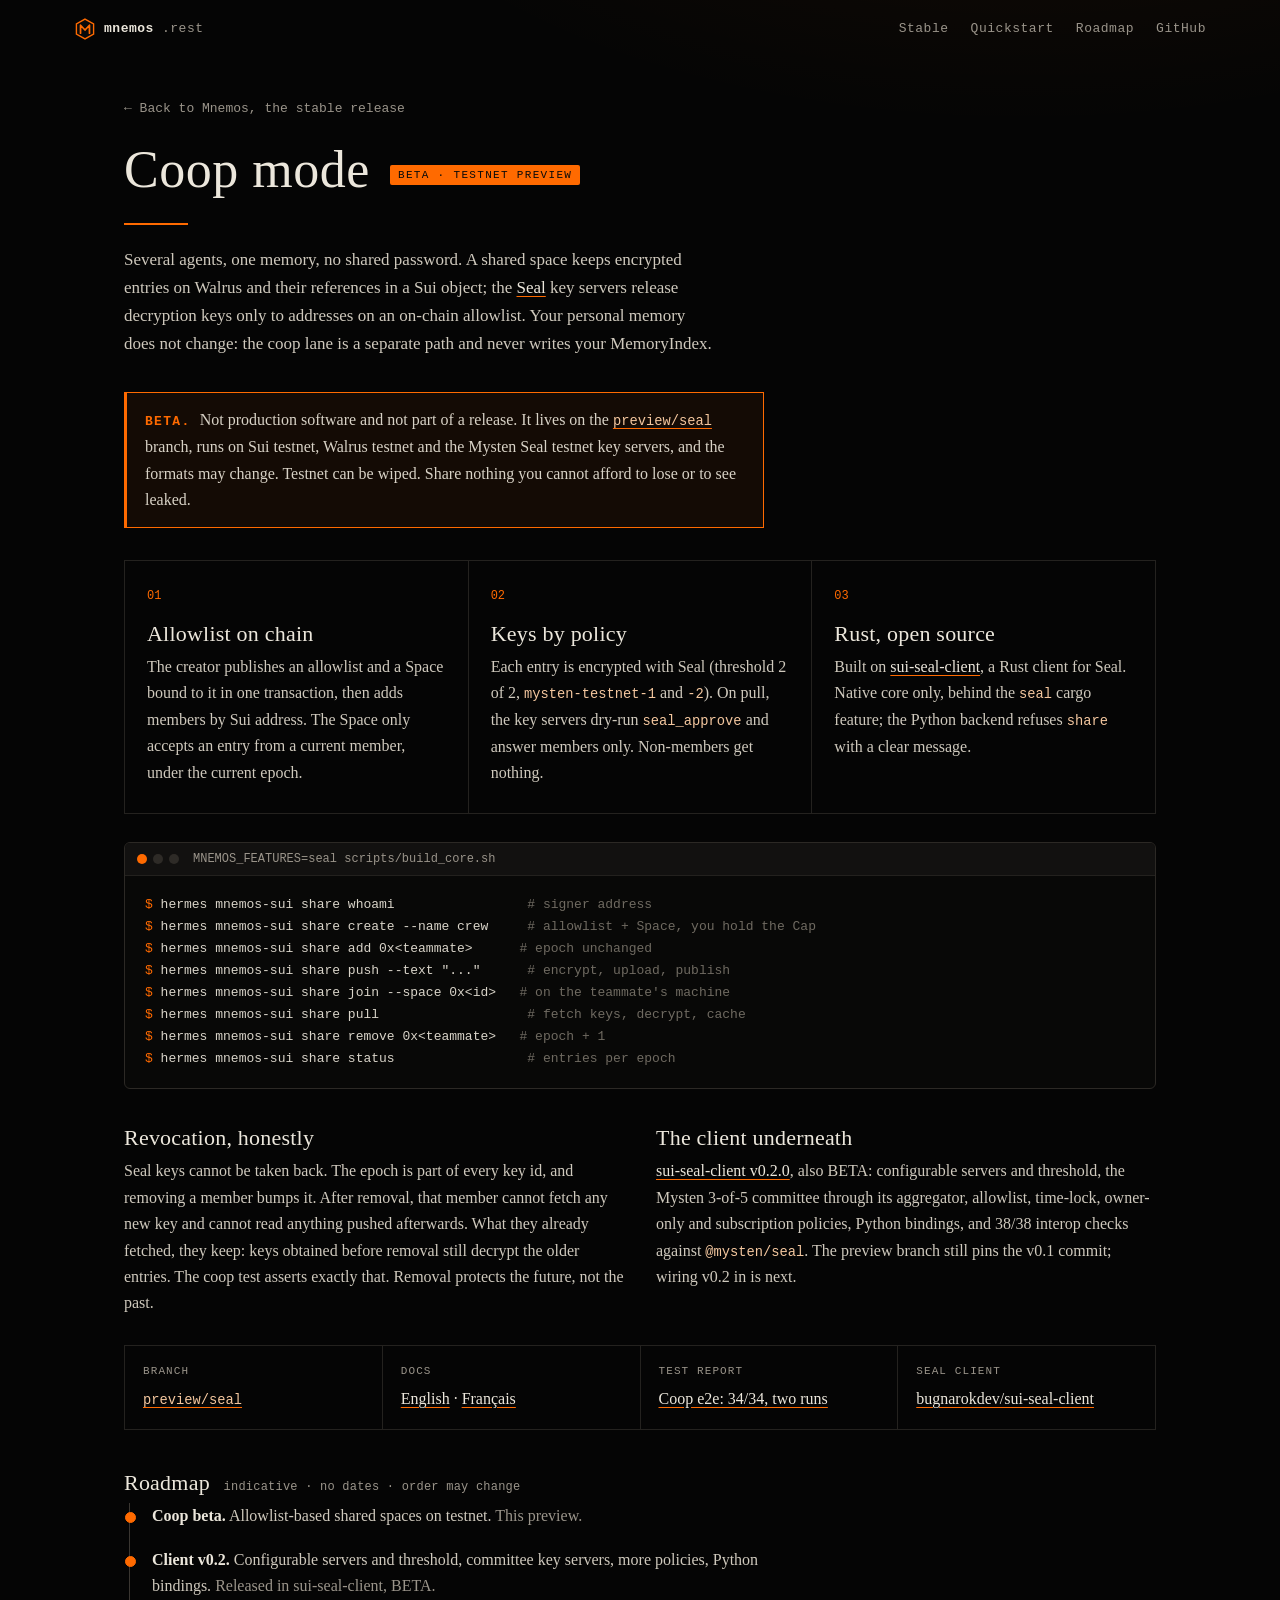
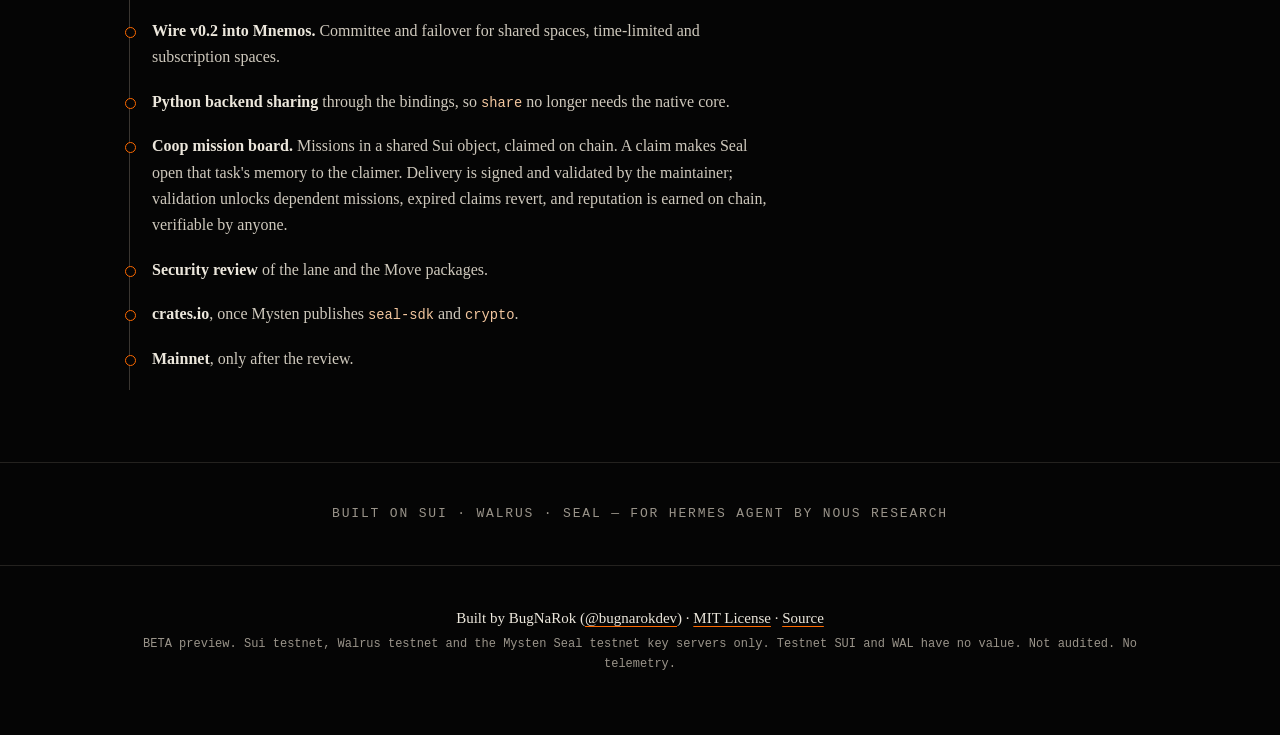
==== beta/index.html @ 0252f154 "Add a BETA (testnet preview) page for the Seal coop mode at /beta/" ====
<!doctype html>
<html lang="en">
<head>
<meta charset="utf-8">
<meta name="viewport" content="width=device-width, initial-scale=1">
<title>Mnemos — Beta preview (testnet)</title>
<meta name="description" content="BETA, testnet only: Mnemos coop mode. Several Hermes agents share one encrypted memory; Seal releases keys only to members of an onchain allowlist.">
<meta name="theme-color" content="#050505">
<meta name="robots" content="index, follow">
<link rel="canonical" href="https://mnemos.rest/beta/">
<link rel="icon" href="../favicon.svg" type="image/svg+xml">
<meta property="og:type" content="website">
<meta property="og:url" content="https://mnemos.rest/beta/">
<meta property="og:title" content="Mnemos — Beta preview (testnet)">
<meta property="og:description" content="Coop mode, BETA on testnet: shared encrypted memory for Hermes agents, keys released by Seal to allowlist members only.">
<meta property="og:image" content="https://mnemos.rest/cover.jpg">
<meta property="og:image:width" content="1280">
<meta property="og:image:height" content="720">
<meta property="og:image:alt" content="A marble statue with orange cracks, a chain of hexagonal hash blocks flowing into her mind, and the word MNEMOS.">
<meta name="twitter:card" content="summary_large_image">
<meta name="twitter:site" content="@bugnarokdev">
<meta name="twitter:title" content="Mnemos — Beta preview (testnet)">
<meta name="twitter:description" content="Coop mode, BETA on testnet: shared encrypted memory for Hermes agents, keys by Seal.">
<meta name="twitter:image" content="https://mnemos.rest/cover.jpg">
<link rel="stylesheet" href="../style.css">
</head>
<body class="page-beta">
<a class="skip" href="#main">Skip to content</a>

<header>
  <nav class="top" aria-label="Primary">
    <a class="brand" href="../" aria-label="Mnemos home"><img src="../favicon.svg" alt="" width="22" height="22"> mnemos<span class="dim">.rest</span></a>
    <ul>
      <li><a href="../">Stable</a></li>
      <li><a href="../#quickstart">Quickstart</a></li>
      <li><a href="#roadmap">Roadmap</a></li>
      <li><a href="https://github.com/bugnarokdev/mnemos/tree/preview/seal" target="_blank" rel="noopener noreferrer">GitHub</a></li>
    </ul>
  </nav>
</header>

<main id="main">

<section class="beta" id="beta" aria-labelledby="bt">
  <p class="back"><a href="../">&larr; Back to Mnemos, the stable release</a></p>
  <h1 id="bt">Coop mode <span class="tag">BETA · testnet preview</span></h1>
  <p class="sub">Several agents, one memory, no shared password. A shared space keeps encrypted entries on Walrus and their references in a Sui object; the <a href="https://github.com/MystenLabs/seal" target="_blank" rel="noopener noreferrer">Seal</a> key servers release decryption keys only to addresses on an on-chain allowlist. Your personal memory does not change: the coop lane is a separate path and never writes your MemoryIndex.</p>

  <p class="warn"><strong>BETA.</strong> Not production software and not part of a release. It lives on the <a href="https://github.com/bugnarokdev/mnemos/tree/preview/seal" target="_blank" rel="noopener noreferrer"><code>preview/seal</code></a> branch, runs on Sui testnet, Walrus testnet and the Mysten Seal testnet key servers, and the formats may change. Testnet can be wiped. Share nothing you cannot afford to lose or to see leaked.</p>

  <ol class="grid">
    <li>
      <h2>Allowlist on chain</h2>
      <p>The creator publishes an allowlist and a Space bound to it in one transaction, then adds members by Sui address. The Space only accepts an entry from a current member, under the current epoch.</p>
    </li>
    <li>
      <h2>Keys by policy</h2>
      <p>Each entry is encrypted with Seal (threshold 2 of 2, <code>mysten-testnet-1</code> and <code>-2</code>). On pull, the key servers dry-run <code>seal_approve</code> and answer members only. Non-members get nothing.</p>
    </li>
    <li>
      <h2>Rust, open source</h2>
      <p>Built on <a href="https://github.com/bugnarokdev/sui-seal-client" target="_blank" rel="noopener noreferrer">sui-seal-client</a>, a Rust client for Seal. Native core only, behind the <code>seal</code> cargo feature; the Python backend refuses <code>share</code> with a clear message.</p>
    </li>
  </ol>

  <div class="term" role="region" aria-label="Coop commands">
    <div class="bar"><i></i><i></i><i></i><span>MNEMOS_FEATURES=seal scripts/build_core.sh</span></div>
<pre><span class="p">$</span> hermes mnemos-sui share whoami                 <span class="c"># signer address</span>
<span class="p">$</span> hermes mnemos-sui share create --name crew     <span class="c"># allowlist + Space, you hold the Cap</span>
<span class="p">$</span> hermes mnemos-sui share add 0x&lt;teammate&gt;      <span class="c"># epoch unchanged</span>
<span class="p">$</span> hermes mnemos-sui share push --text "..."      <span class="c"># encrypt, upload, publish</span>
<span class="p">$</span> hermes mnemos-sui share join --space 0x&lt;id&gt;   <span class="c"># on the teammate's machine</span>
<span class="p">$</span> hermes mnemos-sui share pull                   <span class="c"># fetch keys, decrypt, cache</span>
<span class="p">$</span> hermes mnemos-sui share remove 0x&lt;teammate&gt;   <span class="c"># epoch + 1</span>
<span class="p">$</span> hermes mnemos-sui share status                 <span class="c"># entries per epoch</span></pre>
  </div>

  <div class="cols">
    <div>
      <h2>Revocation, honestly</h2>
      <p>Seal keys cannot be taken back. The epoch is part of every key id, and removing a member bumps it. After removal, that member cannot fetch any new key and cannot read anything pushed afterwards. What they already fetched, they keep: keys obtained before removal still decrypt the older entries. The coop test asserts exactly that. Removal protects the future, not the past.</p>
    </div>
    <div>
      <h2>The client underneath</h2>
      <p><a href="https://github.com/bugnarokdev/sui-seal-client/tree/v0.2.0" target="_blank" rel="noopener noreferrer">sui-seal-client v0.2.0</a>, also BETA: configurable servers and threshold, the Mysten 3-of-5 committee through its aggregator, allowlist, time-lock, owner-only and subscription policies, Python bindings, and 38/38 interop checks against <code>@mysten/seal</code>. The preview branch still pins the v0.1 commit; wiring v0.2 in is next.</p>
    </div>
  </div>

  <dl class="facts">
    <div><dt>Branch</dt><dd><a href="https://github.com/bugnarokdev/mnemos/tree/preview/seal" target="_blank" rel="noopener noreferrer"><code>preview/seal</code></a></dd></div>
    <div><dt>Docs</dt><dd><a href="https://github.com/bugnarokdev/mnemos/blob/preview/seal/docs/en/preview-seal.md" target="_blank" rel="noopener noreferrer">English</a> · <a href="https://github.com/bugnarokdev/mnemos/blob/preview/seal/docs/fr/preview-seal.md" hreflang="fr" target="_blank" rel="noopener noreferrer">Français</a></dd></div>
    <div><dt>Test report</dt><dd><a href="https://github.com/bugnarokdev/mnemos/blob/preview/seal/docs/en/test-report-preview-seal.md" target="_blank" rel="noopener noreferrer">Coop e2e: 34/34, two runs</a></dd></div>
    <div><dt>Seal client</dt><dd><a href="https://github.com/bugnarokdev/sui-seal-client" target="_blank" rel="noopener noreferrer">bugnarokdev/sui-seal-client</a></dd></div>
  </dl>

  <h2 class="rm-h" id="roadmap">Roadmap <span class="dim">indicative · no dates · order may change</span></h2>
  <ol class="roadmap">
    <li class="done"><b>Coop beta.</b> Allowlist-based shared spaces on testnet. <span class="dim">This preview.</span></li>
    <li class="done"><b>Client v0.2.</b> Configurable servers and threshold, committee key servers, more policies, Python bindings. <span class="dim">Released in sui-seal-client, BETA.</span></li>
    <li><b>Wire v0.2 into Mnemos.</b> Committee and failover for shared spaces, time-limited and subscription spaces.</li>
    <li><b>Python backend sharing</b> through the bindings, so <code>share</code> no longer needs the native core.</li>
    <li><b>Coop mission board.</b> Missions in a shared Sui object, claimed on chain. A claim makes Seal open that task's memory to the claimer. Delivery is signed and validated by the maintainer; validation unlocks dependent missions, expired claims revert, and reputation is earned on chain, verifiable by anyone.</li>
    <li><b>Security review</b> of the lane and the Move packages.</li>
    <li><b>crates.io</b>, once Mysten publishes <code>seal-sdk</code> and <code>crypto</code>.</li>
    <li><b>Mainnet</b>, only after the review.</li>
  </ol>
</section>

<p class="built">Built on Sui · Walrus · Seal — for Hermes Agent by Nous Research</p>

</main>

<footer>
  <p>Built by BugNaRok (<a href="https://x.com/bugnarokdev" target="_blank" rel="noopener noreferrer">@bugnarokdev</a>) · <a href="https://github.com/bugnarokdev/mnemos/blob/main/LICENSE" target="_blank" rel="noopener noreferrer">MIT License</a> · <a href="https://github.com/bugnarokdev/mnemos/tree/preview/seal" target="_blank" rel="noopener noreferrer">Source</a></p>
  <p class="dim">BETA preview. Sui testnet, Walrus testnet and the Mysten Seal testnet key servers only. Testnet SUI and WAL have no value. Not audited. No telemetry.</p>
</footer>
</body>
</html>
---- style.css ----
:root {
  --bg: #050505;
  --bg2: #0d0d0c;
  --ink: #ece7dc;
  --mute: #9a948a;
  --line: #24221f;
  --or: #FF6A00;
  --ok: #7bd88f;
  --bad: #ff5a4a;
  --serif: "Cormorant Garamond", "EB Garamond", Garamond, "Iowan Old Style", "Palatino Linotype", Palatino, "Book Antiqua", Georgia, serif;
  --mono: ui-monospace, "JetBrains Mono", "SFMono-Regular", Menlo, Consolas, "Liberation Mono", monospace;
}
* { box-sizing: border-box; }
html { scroll-behavior: smooth; }
body {
  margin: 0;
  background: var(--bg);
  color: var(--ink);
  font: 17px/1.65 var(--serif);
  -webkit-font-smoothing: antialiased;
  background-image: radial-gradient(1200px 600px at 80% -10%, rgba(255,106,0,.07), transparent 60%);
}
a { color: var(--ink); text-decoration-color: var(--or); text-underline-offset: 3px; }
a:hover { color: var(--or); }
a:focus-visible, button:focus-visible { outline: 2px solid var(--or); outline-offset: 3px; }
code, pre, .k, .h, .b, .st, nav, .num, .btn, dt, .built, .note { font-family: var(--mono); }
code { font-size: .86em; color: #f4c79f; }
.dim { color: var(--mute); font-weight: 400; }
.sr { position: absolute; width: 1px; height: 1px; overflow: hidden; clip: rect(0 0 0 0); white-space: nowrap; }
.skip { position: absolute; left: -999px; top: 0; background: var(--or); color: #000; padding: .5em 1em; z-index: 10; }
.skip:focus { left: 1em; }

.top {
  display: flex; justify-content: space-between; align-items: center;
  max-width: 1180px; margin: 0 auto; padding: 18px 24px; font-size: 13px; letter-spacing: .04em;
}
.brand { display: inline-flex; align-items: center; gap: 8px; text-decoration: none; font-weight: 600; }
.top ul { display: flex; gap: 22px; list-style: none; margin: 0; padding: 0; }
.top ul a { text-decoration: none; color: var(--mute); white-space: nowrap; }
.top ul a:hover { color: var(--or); }

.cover { margin: 0 auto; position: relative; width: 100%; max-width: min(1600px, calc(88vh * 16 / 9)); }
.cover img { display: block; width: 100%; height: auto; aspect-ratio: 16 / 9; object-fit: contain;
  -webkit-mask-image: linear-gradient(90deg, transparent 0, #000 6%, #000 94%, transparent 100%);
          mask-image: linear-gradient(90deg, transparent 0, #000 6%, #000 94%, transparent 100%); }
@media (max-width: 1100px) { .cover img { -webkit-mask-image: none; mask-image: none; } }
.cover::after { content: ""; position: absolute; inset: auto 0 0 0; height: 30%; background: linear-gradient(transparent, var(--bg)); }

.intro { max-width: 820px; margin: -40px auto 0; padding: 0 24px 40px; position: relative; text-align: center; }
h1, h2, h3 { font-weight: 500; letter-spacing: .01em; line-height: 1.15; }
h1 { font-size: clamp(30px, 4.6vw, 54px); margin: 0 0 .4em; }
h1::after { content: ""; display: block; width: 64px; height: 2px; background: var(--or); margin: .45em auto 0; }
.lede { font-size: clamp(18px, 2vw, 21px); color: #d8d2c6; margin: 0 auto 1.6em; }
.lede em { color: var(--or); font-style: italic; }
.cta, .controls { display: flex; gap: 12px; justify-content: center; flex-wrap: wrap; }

.btn {
  display: inline-block; font-size: 13px; letter-spacing: .06em; text-transform: uppercase;
  padding: 11px 18px; border: 1px solid var(--or); background: var(--or); color: #0a0a0a;
  text-decoration: none; border-radius: 2px; transition: background .2s, color .2s;
}
.btn:hover { background: transparent; color: var(--or); }
.btn.ghost { background: transparent; color: var(--ink); border-color: #4a463f; }
.btn.ghost:hover { border-color: var(--or); color: var(--or); }

main section { max-width: 1080px; margin: 0 auto; padding: 72px 24px; border-top: 1px solid var(--line); }
h2 { font-size: clamp(28px, 3.4vw, 40px); margin: 0 0 .5em; }
.num { color: var(--or); font-size: .45em; vertical-align: middle; margin-right: .6em; letter-spacing: .1em; }
.sub { color: #cfc9bd; max-width: 70ch; margin: 0 0 2em; }
h3 { font-size: 22px; margin: 0 0 .35em; }

.grid { list-style: none; padding: 0; margin: 0; display: grid; grid-template-columns: repeat(auto-fit, minmax(220px, 1fr)); gap: 1px; background: var(--line); border: 1px solid var(--line); counter-reset: p; }
.grid li { background: var(--bg); padding: 26px 22px; counter-increment: p; position: relative; }
.grid li::before { content: "0" counter(p); font-family: var(--mono); font-size: 12px; color: var(--or); display: block; margin-bottom: 14px; }
.grid p { margin: 0; color: #cfc9bd; font-size: 16px; }

.links { display: flex; align-items: stretch; gap: 0; margin: 0 0 28px; overflow-x: auto; padding-bottom: 6px; }
.block {
  flex: 1 1 0; min-width: 200px; border: 1px solid #3a3631; padding: 14px 16px; background: var(--bg2);
  display: flex; flex-direction: column; gap: 4px; position: relative; transition: border-color .4s, box-shadow .4s;
  clip-path: polygon(10px 0, calc(100% - 10px) 0, 100% 50%, calc(100% - 10px) 100%, 10px 100%, 0 50%);
}
.block .k { font-size: 11px; color: var(--mute); text-transform: uppercase; letter-spacing: .08em; }
.block .h { font-size: 18px; color: var(--ink); }
.block .b { font-size: 11px; color: var(--mute); overflow: hidden; text-overflow: ellipsis; white-space: nowrap; }
.block .st { font-size: 11px; height: 1em; letter-spacing: .1em; }
.block.genesis .h { color: #5d5850; }
.block.busy { border-color: var(--or); box-shadow: inset 0 0 0 1px var(--or); }
.block.ok { border-color: var(--ok); }
.block.ok .st { color: var(--ok); }
.block.bad { border-color: var(--bad); box-shadow: inset 0 0 0 1px var(--bad); }
.block.bad .st { color: var(--bad); }
.block.forged .b { color: var(--bad); text-decoration: line-through; }
.arrow { flex: 0 0 34px; align-self: center; height: 2px; background: linear-gradient(90deg, #3a3631, var(--or)); position: relative; }
.arrow::after { content: ""; position: absolute; right: -1px; top: -4px; border: 5px solid transparent; border-left-color: var(--or); border-right: 0; }

.term { border: 1px solid #2c2925; background: #080807; border-radius: 6px; overflow: hidden; }
.bar { display: flex; align-items: center; gap: 6px; padding: 9px 12px; background: #121110; border-bottom: 1px solid #23211e; font: 12px var(--mono); color: var(--mute); }
.bar i { width: 10px; height: 10px; border-radius: 50%; background: #2e2b27; }
.bar i:first-child { background: var(--or); }
.bar span { margin-left: 8px; }
pre { margin: 0; padding: 18px 20px; overflow-x: auto; font-size: 13px; line-height: 1.7; color: #d9d4c9; }
pre .p { color: var(--or); }
pre .ok { color: var(--ok); font-weight: 600; }
pre .bad { color: var(--bad); font-weight: 600; }
.controls { justify-content: flex-start; margin-top: 18px; }
.note { font-size: 12px; color: var(--mute); max-width: 80ch; }

.steps { list-style: none; padding: 0; margin: 0; counter-reset: s; display: grid; gap: 22px; }
.steps li { counter-increment: s; display: grid; grid-template-columns: 48px 1fr; column-gap: 10px; }
.steps li::before { content: counter(s, upper-roman) "."; font-family: var(--serif); font-size: 26px; color: var(--or); grid-row: span 2; line-height: 1.1; }
.steps pre { background: #0b0b0a; border: 1px solid var(--line); border-left: 2px solid var(--or); border-radius: 2px; }
.steps h3 .dim { font-family: var(--mono); font-size: 12px; margin-left: 8px; }
.docs { margin-top: 2em; font-family: var(--mono); font-size: 14px; }

.proof dl { margin: 0; display: grid; grid-template-columns: repeat(auto-fit, minmax(280px, 1fr)); gap: 1px; background: var(--line); border: 1px solid var(--line); }
.proof dl div { background: var(--bg); padding: 18px 20px; }
dt { font-size: 11px; color: var(--mute); text-transform: uppercase; letter-spacing: .1em; margin-bottom: 6px; }
dd { margin: 0; font-size: 16px; }

.built { text-align: center; font-size: 13px; letter-spacing: .14em; text-transform: uppercase; color: var(--mute); padding: 40px 24px; margin: 0; border-top: 1px solid var(--line); border-bottom: 1px solid var(--line); }

footer { max-width: 1080px; margin: 0 auto; padding: 36px 24px 56px; text-align: center; font-size: 15px; }
footer p { margin: .3em 0; }
footer .dim { font-family: var(--mono); font-size: 12px; }

.page-beta main section { border-top: 0; padding-top: 40px; }
.page-beta h1 { font-size: clamp(32px, 4.4vw, 52px); }
.page-beta h1::after { margin-left: 0; }
.page-beta h2 { font-size: 22px; margin: 0 0 .35em; }
.back { font-family: var(--mono); font-size: 13px; margin: 0 0 1.6em; }
.back a { color: var(--mute); text-decoration: none; }
.back a:hover { color: var(--or); }
.beta .tag { font-family: var(--mono); font-size: 11px; letter-spacing: .12em; text-transform: uppercase; color: #0a0a0a; background: var(--or); padding: 4px 8px; border-radius: 2px; vertical-align: middle; margin-left: .6em; white-space: nowrap; }
.warn { border: 1px solid var(--or); border-left-width: 3px; background: rgba(255,106,0,.06); padding: 14px 18px; margin: 0 0 2em; font-size: 16px; color: #d8d2c6; max-width: 80ch; }
.warn strong { color: var(--or); font-family: var(--mono); font-size: 13px; letter-spacing: .1em; margin-right: .4em; }
.beta .grid { margin-bottom: 28px; }
pre .c { color: #6f6a61; }
.cols { display: grid; grid-template-columns: repeat(auto-fit, minmax(300px, 1fr)); gap: 32px; margin: 36px 0 28px; }
.cols p { margin: 0; color: #cfc9bd; font-size: 16px; }
.facts { margin: 0 0 40px; display: grid; grid-template-columns: repeat(auto-fit, minmax(220px, 1fr)); gap: 1px; background: var(--line); border: 1px solid var(--line); }
.facts div { background: var(--bg); padding: 16px 18px; }
.rm-h .dim { font-family: var(--mono); font-size: 12px; margin-left: 8px; }
.roadmap { list-style: none; margin: 0; padding: 0; margin-left: 5px; border-left: 1px solid #3a3631; }
.roadmap li { position: relative; padding: 0 0 18px 22px; color: #cfc9bd; font-size: 16px; max-width: 80ch; }
.roadmap li::after { content: ""; position: absolute; left: -5px; top: 9px; width: 9px; height: 9px; border: 1px solid var(--or); background: var(--bg); border-radius: 50%; }
.roadmap li.done::after { background: var(--or); }
.roadmap b { color: var(--ink); font-weight: 600; }

@media (max-width: 720px) {
  .top ul { gap: 14px; }
  .top ul li:nth-child(3) { display: none; }
  .top { flex-wrap: wrap; row-gap: 6px; }
  .top ul { flex-wrap: wrap; row-gap: 4px; }
  .beta .tag { display: inline-block; margin: .5em 0 0; }
  .intro { margin-top: -10px; }
  .links { flex-direction: column; }
  .arrow { width: 2px; height: 22px; flex-basis: 22px; background: linear-gradient(#3a3631, var(--or)); }
  .arrow::after { right: -4px; top: auto; bottom: -1px; border: 5px solid transparent; border-top-color: var(--or); border-bottom: 0; }
  .block { clip-path: none; min-width: 0; }
  .steps li { grid-template-columns: 34px 1fr; }
}
@media (prefers-reduced-motion: reduce) {
  html { scroll-behavior: auto; }
  * { transition: none !important; animation: none !important; }
}
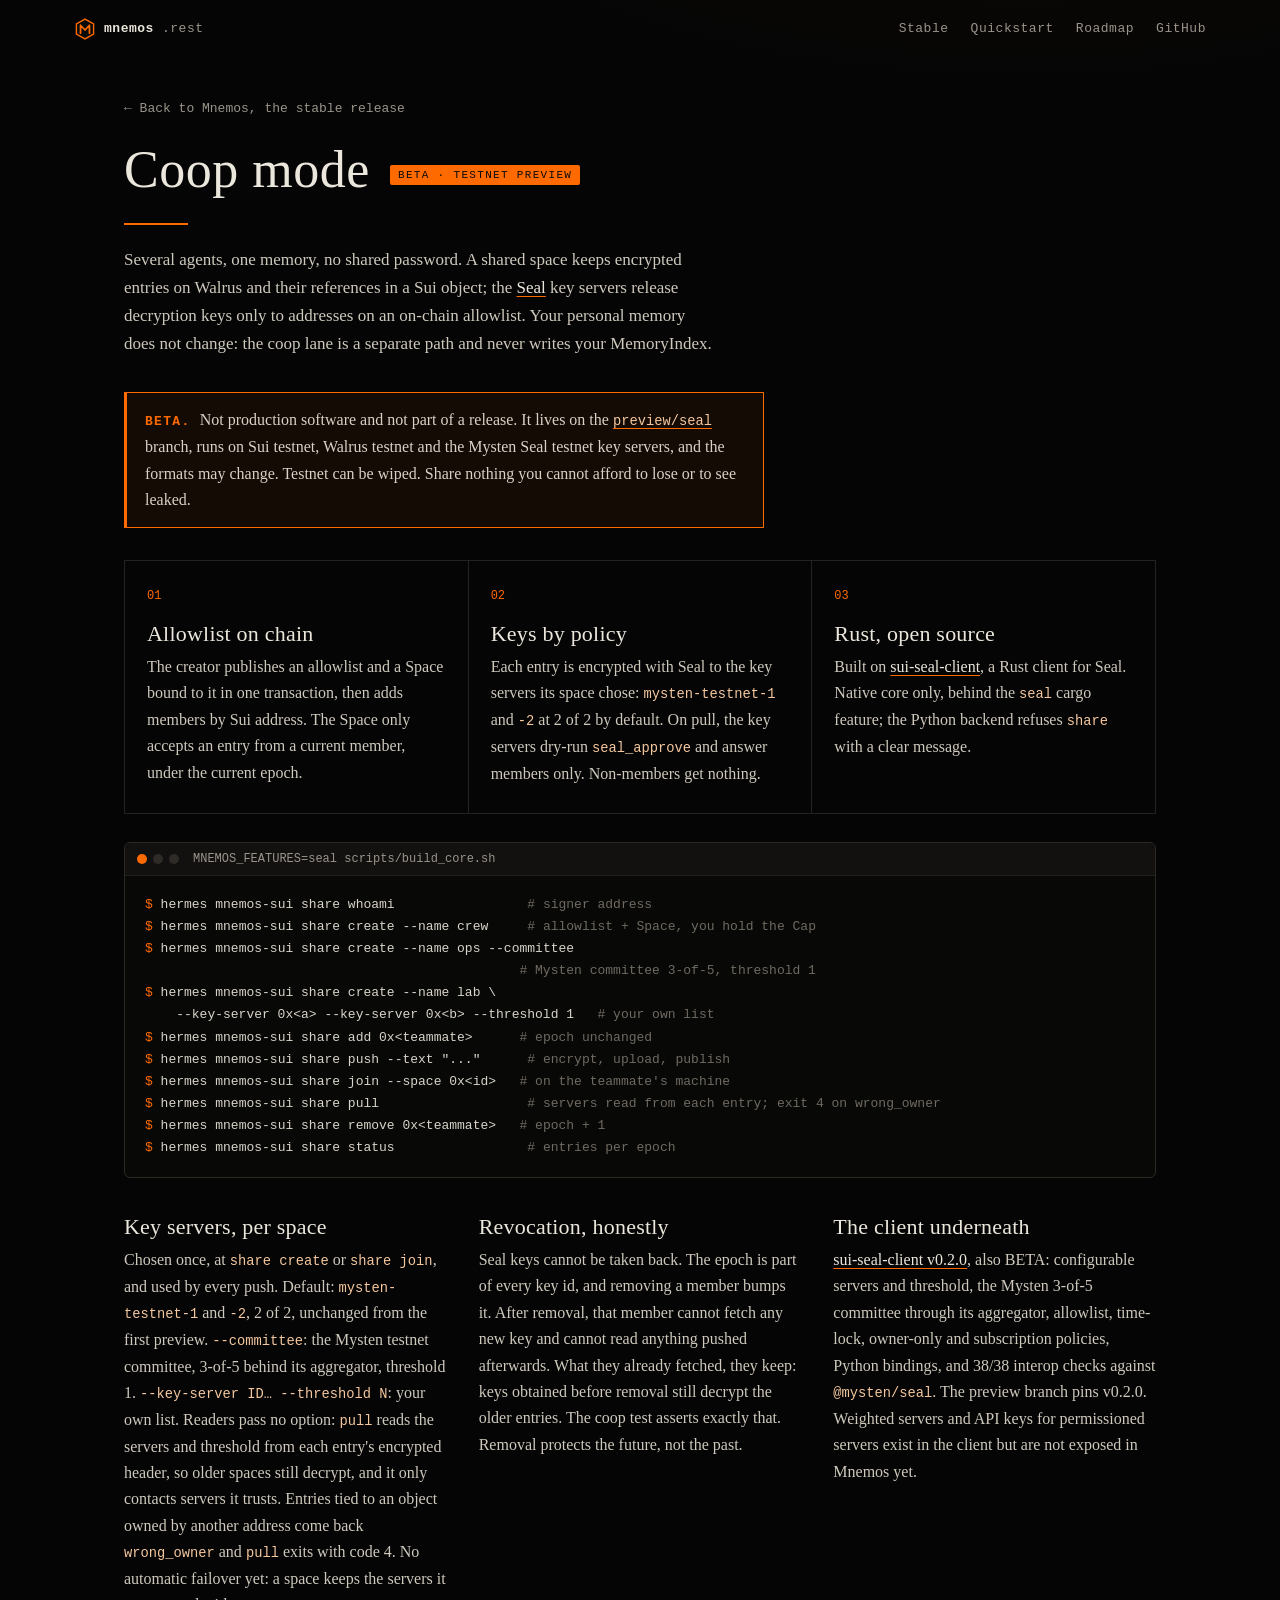
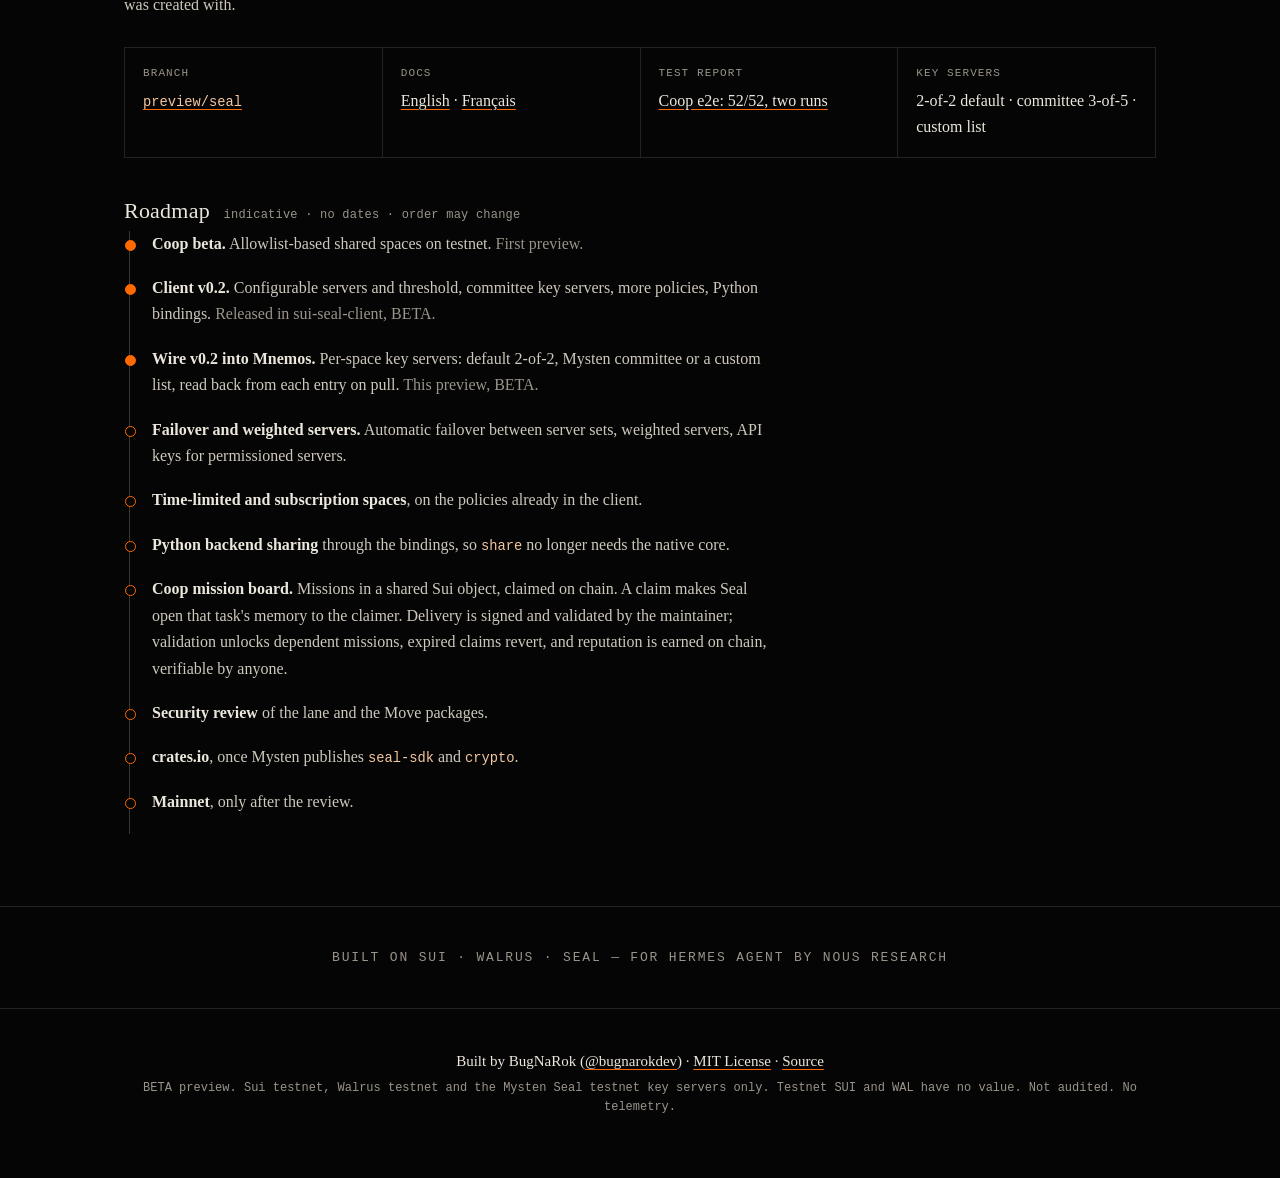
==== commit 66dbdfe1: "Beta page: per-space key servers on sui-seal-client v0.2.0, coop e2e 52/52 (BETA)" ====
--- a/beta/index.html
+++ b/beta/index.html
@@ -55,7 +55,7 @@
     </li>
     <li>
       <h2>Keys by policy</h2>
-      <p>Each entry is encrypted with Seal (threshold 2 of 2, <code>mysten-testnet-1</code> and <code>-2</code>). On pull, the key servers dry-run <code>seal_approve</code> and answer members only. Non-members get nothing.</p>
+      <p>Each entry is encrypted with Seal to the key servers its space chose: <code>mysten-testnet-1</code> and <code>-2</code> at 2 of 2 by default. On pull, the key servers dry-run <code>seal_approve</code> and answer members only. Non-members get nothing.</p>
     </li>
     <li>
       <h2>Rust, open source</h2>
@@ -67,37 +67,47 @@
     <div class="bar"><i></i><i></i><i></i><span>MNEMOS_FEATURES=seal scripts/build_core.sh</span></div>
 <pre><span class="p">$</span> hermes mnemos-sui share whoami                 <span class="c"># signer address</span>
 <span class="p">$</span> hermes mnemos-sui share create --name crew     <span class="c"># allowlist + Space, you hold the Cap</span>
+<span class="p">$</span> hermes mnemos-sui share create --name ops --committee
+                                                <span class="c"># Mysten committee 3-of-5, threshold 1</span>
+<span class="p">$</span> hermes mnemos-sui share create --name lab \
+    --key-server 0x&lt;a&gt; --key-server 0x&lt;b&gt; --threshold 1   <span class="c"># your own list</span>
 <span class="p">$</span> hermes mnemos-sui share add 0x&lt;teammate&gt;      <span class="c"># epoch unchanged</span>
 <span class="p">$</span> hermes mnemos-sui share push --text "..."      <span class="c"># encrypt, upload, publish</span>
 <span class="p">$</span> hermes mnemos-sui share join --space 0x&lt;id&gt;   <span class="c"># on the teammate's machine</span>
-<span class="p">$</span> hermes mnemos-sui share pull                   <span class="c"># fetch keys, decrypt, cache</span>
+<span class="p">$</span> hermes mnemos-sui share pull                   <span class="c"># servers read from each entry; exit 4 on wrong_owner</span>
 <span class="p">$</span> hermes mnemos-sui share remove 0x&lt;teammate&gt;   <span class="c"># epoch + 1</span>
 <span class="p">$</span> hermes mnemos-sui share status                 <span class="c"># entries per epoch</span></pre>
   </div>
 
   <div class="cols">
     <div>
+      <h2>Key servers, per space</h2>
+      <p>Chosen once, at <code>share create</code> or <code>share join</code>, and used by every push. Default: <code>mysten-testnet-1</code> and <code>-2</code>, 2 of 2, unchanged from the first preview. <code>--committee</code>: the Mysten testnet committee, 3-of-5 behind its aggregator, threshold 1. <code>--key-server ID… --threshold N</code>: your own list. Readers pass no option: <code>pull</code> reads the servers and threshold from each entry's encrypted header, so older spaces still decrypt, and it only contacts servers it trusts. Entries tied to an object owned by another address come back <code>wrong_owner</code> and <code>pull</code> exits with code 4. No automatic failover yet: a space keeps the servers it was created with.</p>
+    </div>
+    <div>
       <h2>Revocation, honestly</h2>
       <p>Seal keys cannot be taken back. The epoch is part of every key id, and removing a member bumps it. After removal, that member cannot fetch any new key and cannot read anything pushed afterwards. What they already fetched, they keep: keys obtained before removal still decrypt the older entries. The coop test asserts exactly that. Removal protects the future, not the past.</p>
     </div>
     <div>
       <h2>The client underneath</h2>
-      <p><a href="https://github.com/bugnarokdev/sui-seal-client/tree/v0.2.0" target="_blank" rel="noopener noreferrer">sui-seal-client v0.2.0</a>, also BETA: configurable servers and threshold, the Mysten 3-of-5 committee through its aggregator, allowlist, time-lock, owner-only and subscription policies, Python bindings, and 38/38 interop checks against <code>@mysten/seal</code>. The preview branch still pins the v0.1 commit; wiring v0.2 in is next.</p>
+      <p><a href="https://github.com/bugnarokdev/sui-seal-client/tree/v0.2.0" target="_blank" rel="noopener noreferrer">sui-seal-client v0.2.0</a>, also BETA: configurable servers and threshold, the Mysten 3-of-5 committee through its aggregator, allowlist, time-lock, owner-only and subscription policies, Python bindings, and 38/38 interop checks against <code>@mysten/seal</code>. The preview branch pins v0.2.0. Weighted servers and API keys for permissioned servers exist in the client but are not exposed in Mnemos yet.</p>
     </div>
   </div>
 
   <dl class="facts">
     <div><dt>Branch</dt><dd><a href="https://github.com/bugnarokdev/mnemos/tree/preview/seal" target="_blank" rel="noopener noreferrer"><code>preview/seal</code></a></dd></div>
     <div><dt>Docs</dt><dd><a href="https://github.com/bugnarokdev/mnemos/blob/preview/seal/docs/en/preview-seal.md" target="_blank" rel="noopener noreferrer">English</a> · <a href="https://github.com/bugnarokdev/mnemos/blob/preview/seal/docs/fr/preview-seal.md" hreflang="fr" target="_blank" rel="noopener noreferrer">Français</a></dd></div>
-    <div><dt>Test report</dt><dd><a href="https://github.com/bugnarokdev/mnemos/blob/preview/seal/docs/en/test-report-preview-seal.md" target="_blank" rel="noopener noreferrer">Coop e2e: 34/34, two runs</a></dd></div>
-    <div><dt>Seal client</dt><dd><a href="https://github.com/bugnarokdev/sui-seal-client" target="_blank" rel="noopener noreferrer">bugnarokdev/sui-seal-client</a></dd></div>
+    <div><dt>Test report</dt><dd><a href="https://github.com/bugnarokdev/mnemos/blob/preview/seal/docs/en/test-report-preview-seal.md" target="_blank" rel="noopener noreferrer">Coop e2e: 52/52, two runs</a></dd></div>
+    <div><dt>Key servers</dt><dd>2-of-2 default · committee 3-of-5 · custom list</dd></div>
   </dl>
 
   <h2 class="rm-h" id="roadmap">Roadmap <span class="dim">indicative · no dates · order may change</span></h2>
   <ol class="roadmap">
-    <li class="done"><b>Coop beta.</b> Allowlist-based shared spaces on testnet. <span class="dim">This preview.</span></li>
+    <li class="done"><b>Coop beta.</b> Allowlist-based shared spaces on testnet. <span class="dim">First preview.</span></li>
     <li class="done"><b>Client v0.2.</b> Configurable servers and threshold, committee key servers, more policies, Python bindings. <span class="dim">Released in sui-seal-client, BETA.</span></li>
-    <li><b>Wire v0.2 into Mnemos.</b> Committee and failover for shared spaces, time-limited and subscription spaces.</li>
+    <li class="done"><b>Wire v0.2 into Mnemos.</b> Per-space key servers: default 2-of-2, Mysten committee or a custom list, read back from each entry on pull. <span class="dim">This preview, BETA.</span></li>
+    <li><b>Failover and weighted servers.</b> Automatic failover between server sets, weighted servers, API keys for permissioned servers.</li>
+    <li><b>Time-limited and subscription spaces</b>, on the policies already in the client.</li>
     <li><b>Python backend sharing</b> through the bindings, so <code>share</code> no longer needs the native core.</li>
     <li><b>Coop mission board.</b> Missions in a shared Sui object, claimed on chain. A claim makes Seal open that task's memory to the claimer. Delivery is signed and validated by the maintainer; validation unlocks dependent missions, expired claims revert, and reputation is earned on chain, verifiable by anyone.</li>
     <li><b>Security review</b> of the lane and the Move packages.</li>
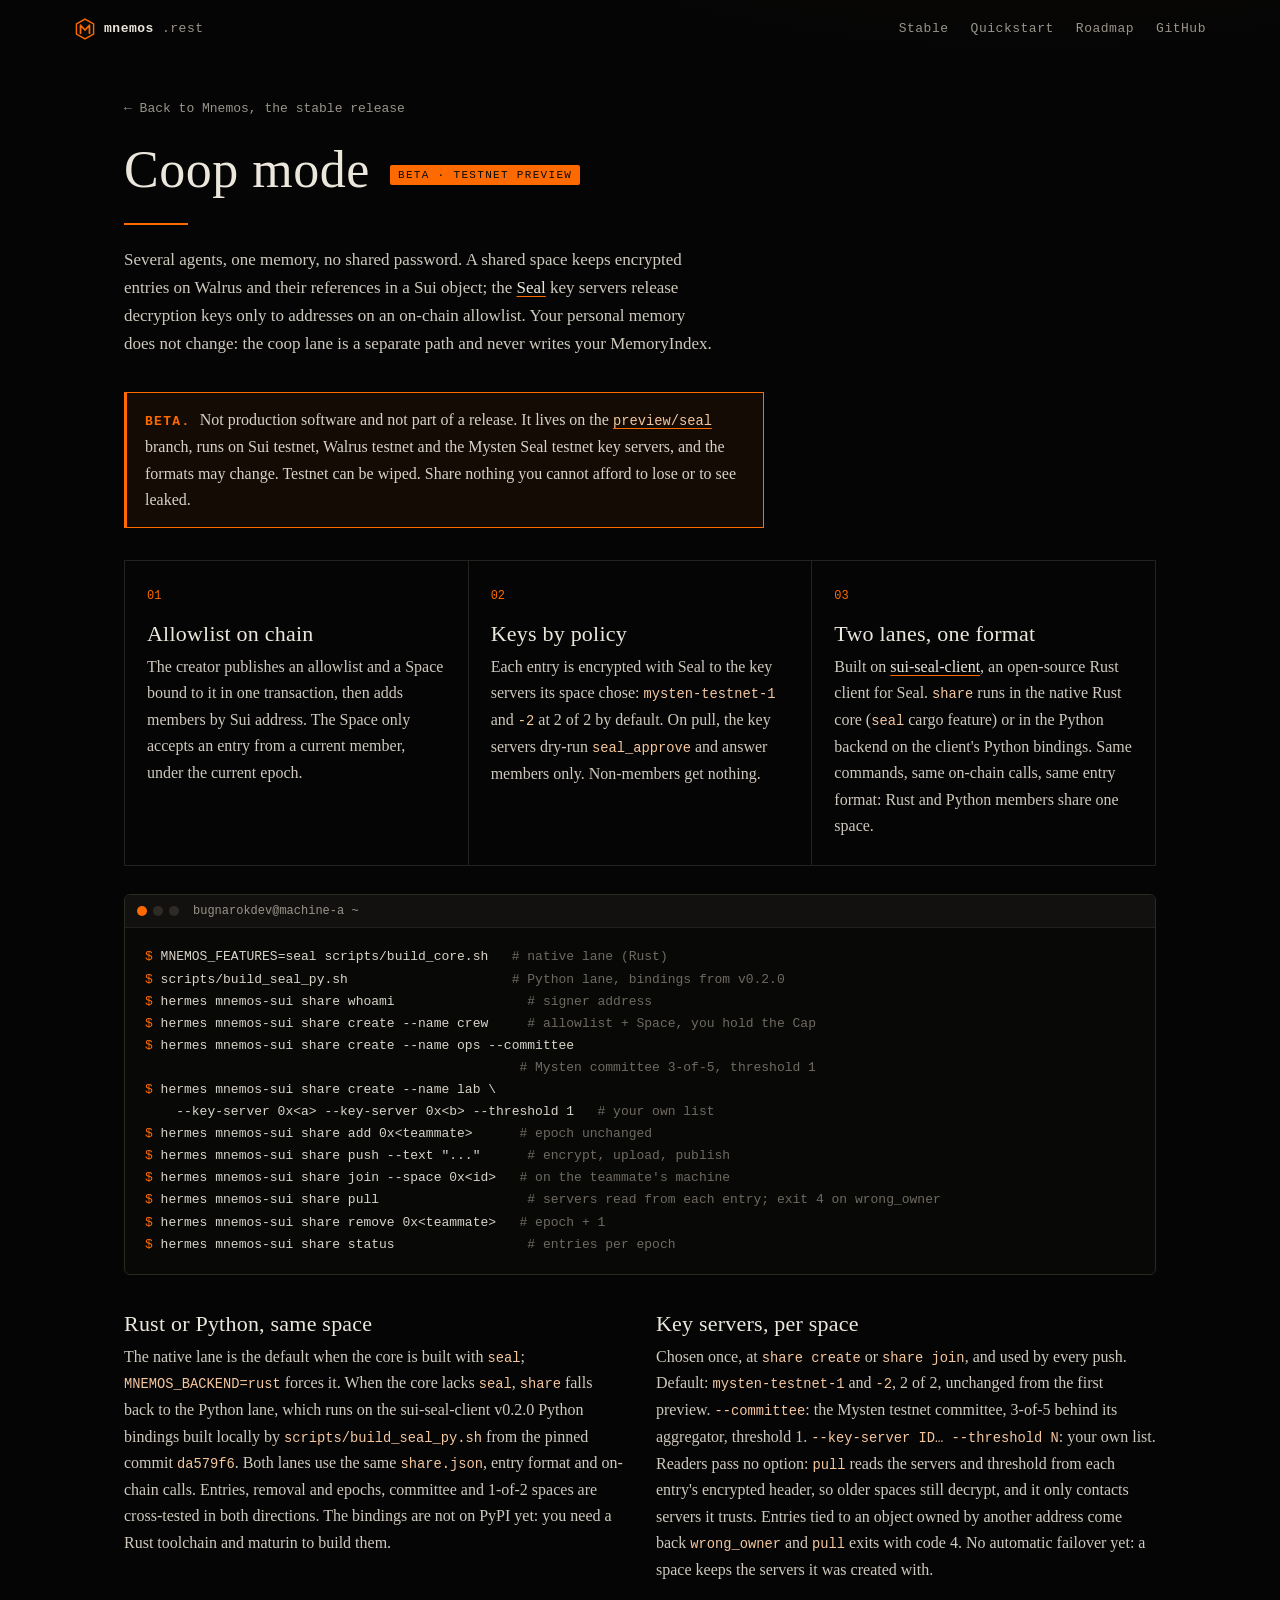
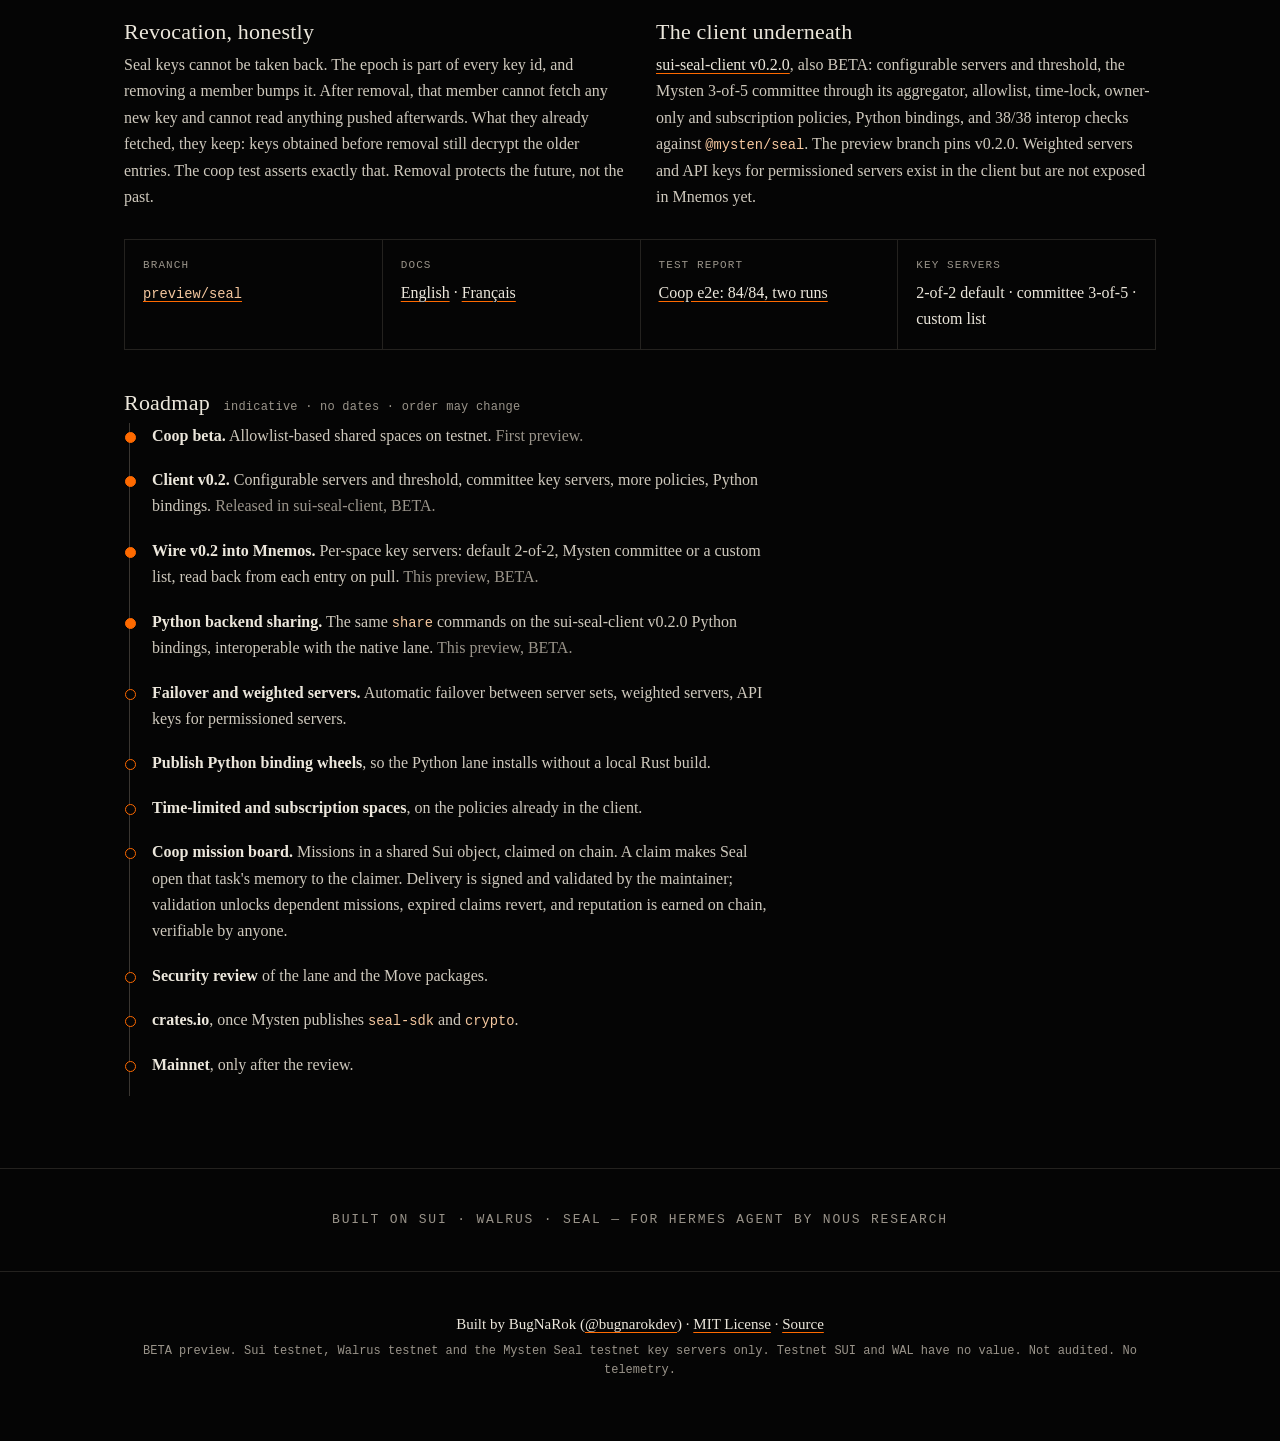
==== commit 66e9f9af: "Beta page: share on both lanes, Rust core and Python bindings, coop e2e 84/84 (BETA)" ====
--- a/beta/index.html
+++ b/beta/index.html
@@ -58,14 +58,16 @@
       <p>Each entry is encrypted with Seal to the key servers its space chose: <code>mysten-testnet-1</code> and <code>-2</code> at 2 of 2 by default. On pull, the key servers dry-run <code>seal_approve</code> and answer members only. Non-members get nothing.</p>
     </li>
     <li>
-      <h2>Rust, open source</h2>
-      <p>Built on <a href="https://github.com/bugnarokdev/sui-seal-client" target="_blank" rel="noopener noreferrer">sui-seal-client</a>, a Rust client for Seal. Native core only, behind the <code>seal</code> cargo feature; the Python backend refuses <code>share</code> with a clear message.</p>
+      <h2>Two lanes, one format</h2>
+      <p>Built on <a href="https://github.com/bugnarokdev/sui-seal-client" target="_blank" rel="noopener noreferrer">sui-seal-client</a>, an open-source Rust client for Seal. <code>share</code> runs in the native Rust core (<code>seal</code> cargo feature) or in the Python backend on the client's Python bindings. Same commands, same on-chain calls, same entry format: Rust and Python members share one space.</p>
     </li>
   </ol>
 
   <div class="term" role="region" aria-label="Coop commands">
-    <div class="bar"><i></i><i></i><i></i><span>MNEMOS_FEATURES=seal scripts/build_core.sh</span></div>
-<pre><span class="p">$</span> hermes mnemos-sui share whoami                 <span class="c"># signer address</span>
+    <div class="bar"><i></i><i></i><i></i><span>bugnarokdev@machine-a ~</span></div>
+<pre><span class="p">$</span> MNEMOS_FEATURES=seal scripts/build_core.sh   <span class="c"># native lane (Rust)</span>
+<span class="p">$</span> scripts/build_seal_py.sh                     <span class="c"># Python lane, bindings from v0.2.0</span>
+<span class="p">$</span> hermes mnemos-sui share whoami                 <span class="c"># signer address</span>
 <span class="p">$</span> hermes mnemos-sui share create --name crew     <span class="c"># allowlist + Space, you hold the Cap</span>
 <span class="p">$</span> hermes mnemos-sui share create --name ops --committee
                                                 <span class="c"># Mysten committee 3-of-5, threshold 1</span>
@@ -81,9 +83,16 @@
 
   <div class="cols">
     <div>
+      <h2>Rust or Python, same space</h2>
+      <p>The native lane is the default when the core is built with <code>seal</code>; <code>MNEMOS_BACKEND=rust</code> forces it. When the core lacks <code>seal</code>, <code>share</code> falls back to the Python lane, which runs on the sui-seal-client v0.2.0 Python bindings built locally by <code>scripts/build_seal_py.sh</code> from the pinned commit <code>da579f6</code>. Both lanes use the same <code>share.json</code>, entry format and on-chain calls. Entries, removal and epochs, committee and 1-of-2 spaces are cross-tested in both directions. The bindings are not on PyPI yet: you need a Rust toolchain and maturin to build them.</p>
+    </div>
+    <div>
       <h2>Key servers, per space</h2>
       <p>Chosen once, at <code>share create</code> or <code>share join</code>, and used by every push. Default: <code>mysten-testnet-1</code> and <code>-2</code>, 2 of 2, unchanged from the first preview. <code>--committee</code>: the Mysten testnet committee, 3-of-5 behind its aggregator, threshold 1. <code>--key-server ID… --threshold N</code>: your own list. Readers pass no option: <code>pull</code> reads the servers and threshold from each entry's encrypted header, so older spaces still decrypt, and it only contacts servers it trusts. Entries tied to an object owned by another address come back <code>wrong_owner</code> and <code>pull</code> exits with code 4. No automatic failover yet: a space keeps the servers it was created with.</p>
     </div>
+  </div>
+
+  <div class="cols">
     <div>
       <h2>Revocation, honestly</h2>
       <p>Seal keys cannot be taken back. The epoch is part of every key id, and removing a member bumps it. After removal, that member cannot fetch any new key and cannot read anything pushed afterwards. What they already fetched, they keep: keys obtained before removal still decrypt the older entries. The coop test asserts exactly that. Removal protects the future, not the past.</p>
@@ -97,7 +106,7 @@
   <dl class="facts">
     <div><dt>Branch</dt><dd><a href="https://github.com/bugnarokdev/mnemos/tree/preview/seal" target="_blank" rel="noopener noreferrer"><code>preview/seal</code></a></dd></div>
     <div><dt>Docs</dt><dd><a href="https://github.com/bugnarokdev/mnemos/blob/preview/seal/docs/en/preview-seal.md" target="_blank" rel="noopener noreferrer">English</a> · <a href="https://github.com/bugnarokdev/mnemos/blob/preview/seal/docs/fr/preview-seal.md" hreflang="fr" target="_blank" rel="noopener noreferrer">Français</a></dd></div>
-    <div><dt>Test report</dt><dd><a href="https://github.com/bugnarokdev/mnemos/blob/preview/seal/docs/en/test-report-preview-seal.md" target="_blank" rel="noopener noreferrer">Coop e2e: 52/52, two runs</a></dd></div>
+    <div><dt>Test report</dt><dd><a href="https://github.com/bugnarokdev/mnemos/blob/preview/seal/docs/en/test-report-preview-seal.md" target="_blank" rel="noopener noreferrer">Coop e2e: 84/84, two runs</a></dd></div>
     <div><dt>Key servers</dt><dd>2-of-2 default · committee 3-of-5 · custom list</dd></div>
   </dl>
 
@@ -106,9 +115,10 @@
     <li class="done"><b>Coop beta.</b> Allowlist-based shared spaces on testnet. <span class="dim">First preview.</span></li>
     <li class="done"><b>Client v0.2.</b> Configurable servers and threshold, committee key servers, more policies, Python bindings. <span class="dim">Released in sui-seal-client, BETA.</span></li>
     <li class="done"><b>Wire v0.2 into Mnemos.</b> Per-space key servers: default 2-of-2, Mysten committee or a custom list, read back from each entry on pull. <span class="dim">This preview, BETA.</span></li>
+    <li class="done"><b>Python backend sharing.</b> The same <code>share</code> commands on the sui-seal-client v0.2.0 Python bindings, interoperable with the native lane. <span class="dim">This preview, BETA.</span></li>
     <li><b>Failover and weighted servers.</b> Automatic failover between server sets, weighted servers, API keys for permissioned servers.</li>
+    <li><b>Publish Python binding wheels</b>, so the Python lane installs without a local Rust build.</li>
     <li><b>Time-limited and subscription spaces</b>, on the policies already in the client.</li>
-    <li><b>Python backend sharing</b> through the bindings, so <code>share</code> no longer needs the native core.</li>
     <li><b>Coop mission board.</b> Missions in a shared Sui object, claimed on chain. A claim makes Seal open that task's memory to the claimer. Delivery is signed and validated by the maintainer; validation unlocks dependent missions, expired claims revert, and reputation is earned on chain, verifiable by anyone.</li>
     <li><b>Security review</b> of the lane and the Move packages.</li>
     <li><b>crates.io</b>, once Mysten publishes <code>seal-sdk</code> and <code>crypto</code>.</li>
